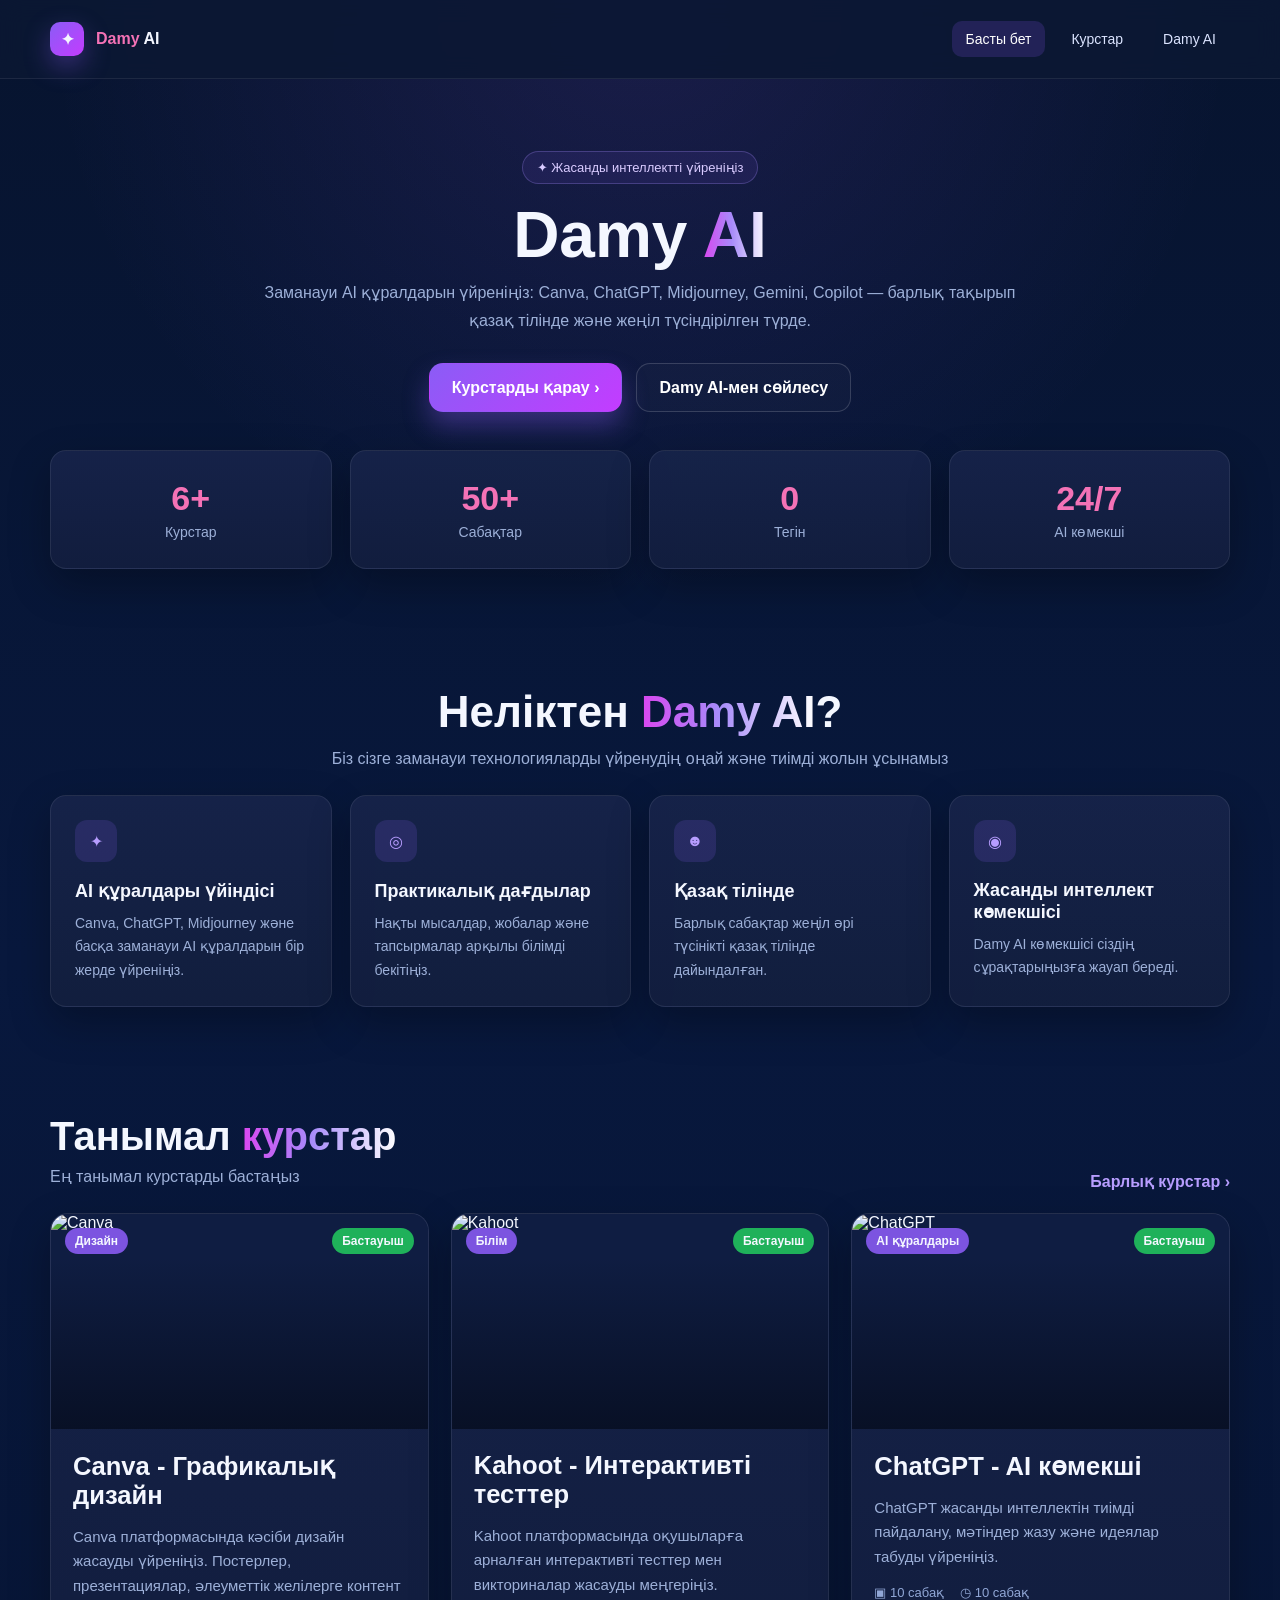
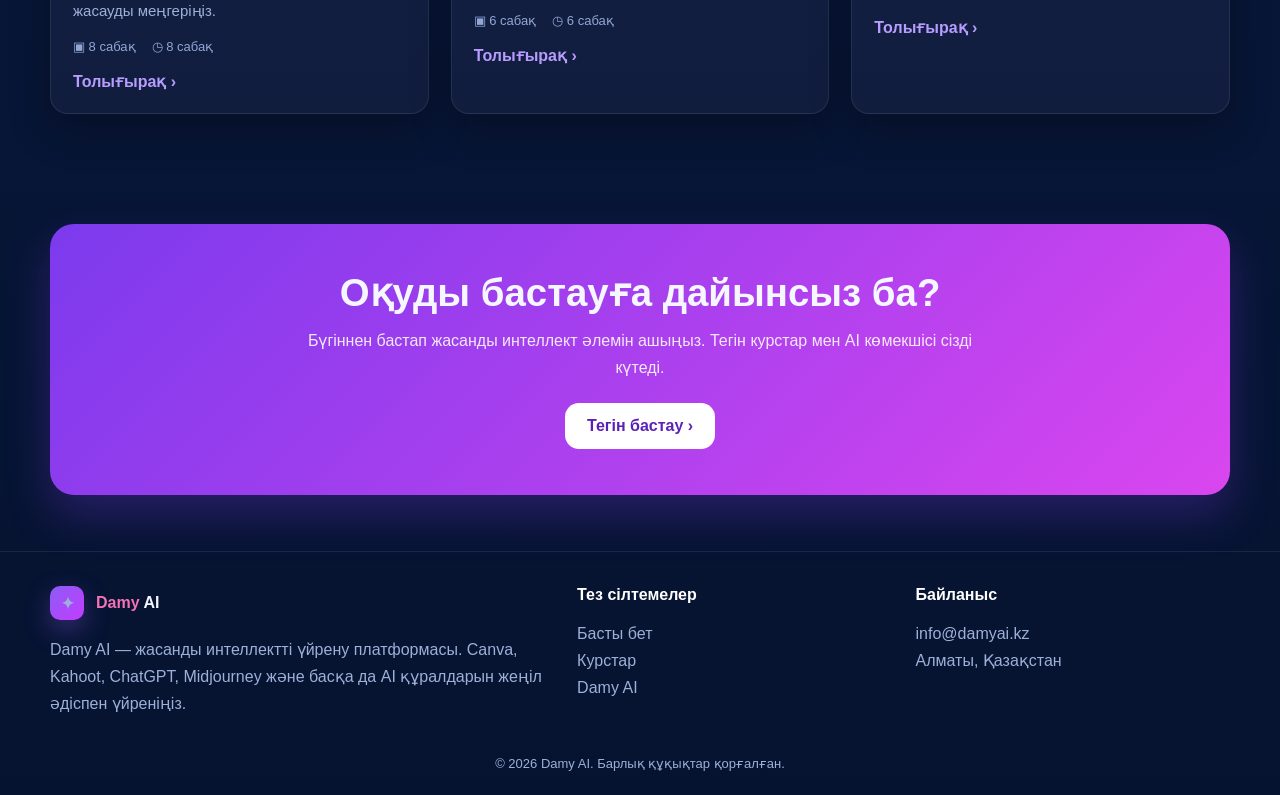
==== index.html @ 4792d0f8 "Add files via upload" ====
<!doctype html>
<html lang="kk">
<head>
  <meta charset="UTF-8">
  <meta name="viewport" content="width=device-width, initial-scale=1.0">
  <title>Damy AI</title>
  <link rel="stylesheet" href="styles.css">
</head>
<body>
  <div class="page">
    <header class="navbar">
      <div class="container row">
        <a class="brand" href="index.html">
          <div class="brand-badge">✦</div>
          <div><span class="brand-name">Damy</span> <span>AI</span></div>
        </a>
        <nav class="nav-links">
          <a class="nav-link active" href="index.html">Басты бет</a>
          <a class="nav-link" href="courses.html">Курстар</a>
          <a class="nav-link" href="assistant.html">Damy AI</a>
        </nav>
      </div>
    </header>

    <main>
      <section class="hero container">
        <div class="eyebrow">✦ Жасанды интеллектті үйреніңіз</div>
        <h1>Damy <span class="gradient-text">AI</span></h1>
        <p>Заманауи AI құралдарын үйреніңіз: Canva, ChatGPT, Midjourney, Gemini, Copilot — барлық тақырып қазақ тілінде және жеңіл түсіндірілген түрде.</p>
        <div class="hero-actions">
          <a class="btn btn-primary" href="courses.html">Курстарды қарау ›</a>
          <a class="btn btn-secondary" href="assistant.html">Damy AI-мен сөйлесу</a>
        </div>

        <div class="stats">
          <div class="stat-card"><div class="stat-number">6+</div><div class="stat-label">Курстар</div></div>
          <div class="stat-card"><div class="stat-number">50+</div><div class="stat-label">Сабақтар</div></div>
          <div class="stat-card"><div class="stat-number">0</div><div class="stat-label">Тегін</div></div>
          <div class="stat-card"><div class="stat-number">24/7</div><div class="stat-label">AI көмекші</div></div>
        </div>
      </section>

      <section class="section container">
        <div class="section-head" style="justify-content:center;text-align:center;display:block;">
          <h2 class="section-title" style="font-size:44px">Неліктен <span class="gradient-text">Damy AI</span>?</h2>
          <p class="section-subtitle">Біз сізге заманауи технологияларды үйренудің оңай және тиімді жолын ұсынамыз</p>
        </div>
        <div class="grid-4">
          <div class="feature-card"><div class="icon-box">✦</div><h3>AI құралдары үйіндісі</h3><p>Canva, ChatGPT, Midjourney және басқа заманауи AI құралдарын бір жерде үйреніңіз.</p></div>
          <div class="feature-card"><div class="icon-box">◎</div><h3>Практикалық дағдылар</h3><p>Нақты мысалдар, жобалар және тапсырмалар арқылы білімді бекітіңіз.</p></div>
          <div class="feature-card"><div class="icon-box">☻</div><h3>Қазақ тілінде</h3><p>Барлық сабақтар жеңіл әрі түсінікті қазақ тілінде дайындалған.</p></div>
          <div class="feature-card"><div class="icon-box">◉</div><h3>Жасанды интеллект көмекшісі</h3><p>Damy AI көмекшісі сіздің сұрақтарыңызға жауап береді.</p></div>
        </div>
      </section>

      <section class="section container">
        <div class="section-head">
          <div>
            <h2 class="section-title" style="font-size:40px;margin:0 0 6px">Танымал <span class="gradient-text">курстар</span></h2>
            <p class="section-subtitle" style="margin:0">Ең танымал курстарды бастаңыз</p>
          </div>
          <a class="link-more" href="courses.html">Барлық курстар ›</a>
        </div>

        <div class="course-grid">
          <a class="card" href="canva.html">
            <div class="card-media">
              <img src="https://images.unsplash.com/photo-1611162618071-b39a2ec055fb?auto=format&fit=crop&w=1200&q=80" alt="Canva">
              <div class="card-overlay"></div>
              <div class="badges"><span class="badge">Дизайн</span><span class="badge green">Бастауыш</span></div>
            </div>
            <div class="card-body">
              <h3>Canva - Графикалық дизайн</h3>
              <p>Canva платформасында кәсіби дизайн жасауды үйреніңіз. Постерлер, презентациялар, әлеуметтік желілерге контент жасауды меңгеріңіз.</p>
              <div class="meta"><span>▣ 8 сабақ</span><span>◷ 8 сабақ</span></div>
              <div class="card-link">Толығырақ ›</div>
            </div>
          </a>

          <a class="card" href="courses.html#kahoot">
            <div class="card-media">
              <img src="https://images.unsplash.com/photo-1516321497487-e288fb19713f?auto=format&fit=crop&w=1200&q=80" alt="Kahoot">
              <div class="card-overlay"></div>
              <div class="badges"><span class="badge">Білім</span><span class="badge green">Бастауыш</span></div>
            </div>
            <div class="card-body">
              <h3>Kahoot - Интерактивті тесттер</h3>
              <p>Kahoot платформасында оқушыларға арналған интерактивті тесттер мен викториналар жасауды меңгеріңіз.</p>
              <div class="meta"><span>▣ 6 сабақ</span><span>◷ 6 сабақ</span></div>
              <div class="card-link">Толығырақ ›</div>
            </div>
          </a>

          <a class="card" href="courses.html#chatgpt">
            <div class="card-media">
              <img src="https://images.unsplash.com/photo-1677442136019-21780ecad995?auto=format&fit=crop&w=1200&q=80" alt="ChatGPT">
              <div class="card-overlay"></div>
              <div class="badges"><span class="badge">AI құралдары</span><span class="badge green">Бастауыш</span></div>
            </div>
            <div class="card-body">
              <h3>ChatGPT - AI көмекші</h3>
              <p>ChatGPT жасанды интеллектін тиімді пайдалану, мәтіндер жазу және идеялар табуды үйреніңіз.</p>
              <div class="meta"><span>▣ 10 сабақ</span><span>◷ 10 сабақ</span></div>
              <div class="card-link">Толығырақ ›</div>
            </div>
          </a>
        </div>
      </section>

      <section class="container">
        <div class="cta">
          <h2>Оқуды бастауға дайынсыз ба?</h2>
          <p>Бүгіннен бастап жасанды интеллект әлемін ашыңыз. Тегін курстар мен AI көмекшісі сізді күтеді.</p>
          <a class="btn btn-secondary" style="background:#fff;color:#5b21b6;border:0" href="courses.html">Тегін бастау ›</a>
        </div>
      </section>
    </main>

    <footer class="footer">
      <div class="container footer-grid">
        <div>
          <div class="brand" style="margin-bottom:12px"><div class="brand-badge">✦</div><div><span class="brand-name">Damy</span> <span>AI</span></div></div>
          <p>Damy AI — жасанды интеллектті үйрену платформасы. Canva, Kahoot, ChatGPT, Midjourney және басқа да AI құралдарын жеңіл әдіспен үйреніңіз.</p>
        </div>
        <div>
          <h4>Тез сілтемелер</h4>
          <p><a href="index.html">Басты бет</a><br><a href="courses.html">Курстар</a><br><a href="assistant.html">Damy AI</a></p>
        </div>
        <div>
          <h4>Байланыс</h4>
          <p>info@damyai.kz<br>Алматы, Қазақстан</p>
        </div>
      </div>
      <div class="container copyright">© 2026 Damy AI. Барлық құқықтар қорғалған.</div>
    </footer>
  </div>
  <script src="script.js"></script>
</body>
</html>
---- styles.css ----
:root {
  --bg: #071737;
  --bg-2: #0d1f45;
  --panel: rgba(20, 33, 67, 0.92);
  --panel-2: rgba(24, 40, 77, 0.96);
  --line: rgba(255,255,255,0.08);
  --text: #f4f7ff;
  --muted: #9db0d8;
  --purple: #8b5cf6;
  --purple-2: #c33cff;
  --green: #22c55e;
  --yellow: #facc15;
  --chip: #1a2850;
  --shadow: 0 16px 40px rgba(0,0,0,0.28);
  --radius: 18px;
}

* { box-sizing: border-box; }
html { scroll-behavior: smooth; }
body {
  margin: 0;
  font-family: Inter, Arial, sans-serif;
  color: var(--text);
  background:
    radial-gradient(circle at top center, rgba(163, 91, 255, 0.12), transparent 24%),
    linear-gradient(180deg, #07142f 0%, #08183d 40%, #061330 100%);
}
a { color: inherit; text-decoration: none; }
img { max-width: 100%; display: block; }
.container { width: min(1180px, calc(100% - 48px)); margin: 0 auto; }
.page { min-height: 100vh; }

.navbar {
  position: sticky; top: 0; z-index: 20;
  background: rgba(12, 24, 52, 0.9);
  backdrop-filter: blur(12px);
  border-bottom: 1px solid var(--line);
}
.navbar .row {
  display: flex; align-items: center; justify-content: space-between;
  min-height: 78px;
}
.brand { display: flex; align-items: center; gap: 12px; font-weight: 800; }
.brand-badge {
  width: 34px; height: 34px; border-radius: 10px;
  display: grid; place-items: center;
  background: linear-gradient(135deg, var(--purple), var(--purple-2));
  box-shadow: 0 10px 26px rgba(139,92,246,.35);
}
.brand-name { color: #f472b6; }
.brand span:last-child { color: #f3f6ff; }
.nav-links { display: flex; gap: 12px; }
.nav-link {
  padding: 10px 14px; border-radius: 10px; color: #dbe4ff; font-size: 14px;
}
.nav-link.active, .nav-link:hover {
  background: rgba(139, 92, 246, .18); color: #fff;
}

.hero { padding: 72px 0 48px; text-align: center; }
.eyebrow {
  display: inline-flex; align-items: center; gap: 8px;
  padding: 8px 14px; border: 1px solid rgba(167, 139, 250, .28);
  border-radius: 999px; color: #d9cbff; font-size: 13px;
  background: rgba(139, 92, 246, .10);
}
.hero h1, .section-title {
  margin: 18px 0 10px;
  line-height: 1.05;
  font-size: clamp(38px, 5vw, 72px);
  font-weight: 900;
}
.gradient-text {
  background: linear-gradient(90deg, #d946ef 0%, #a78bfa 45%, #ffffff 100%);
  -webkit-background-clip: text; background-clip: text; color: transparent;
}
.hero p, .section-subtitle { color: var(--muted); max-width: 780px; margin: 0 auto; line-height: 1.75; }
.hero-actions {
  margin-top: 28px; display: flex; gap: 14px; justify-content: center; flex-wrap: wrap;
}
.btn {
  display: inline-flex; align-items: center; justify-content: center; gap: 10px;
  padding: 14px 22px; border-radius: 14px; font-weight: 700; border: 1px solid transparent;
  transition: .2s ease; cursor: pointer;
}
.btn-primary {
  background: linear-gradient(135deg, #8b5cf6 0%, #c33cff 100%);
  color: white; box-shadow: 0 14px 26px rgba(139, 92, 246, .34);
}
.btn-primary:hover { transform: translateY(-1px); filter: brightness(1.05); }
.btn-secondary {
  background: rgba(255,255,255,.02); border-color: rgba(255,255,255,.16); color: #fff;
}
.btn-secondary:hover { background: rgba(255,255,255,.05); }

.stats {
  display: grid; grid-template-columns: repeat(4, 1fr); gap: 18px; margin-top: 38px;
}
.stat-card, .feature-card, .card, .panel, .lesson-card, .test-card, .chat-shell, .content-card {
  background: linear-gradient(180deg, rgba(22, 35, 73, 0.96), rgba(18, 30, 62, 0.96));
  border: 1px solid var(--line); box-shadow: var(--shadow);
}
.stat-card {
  border-radius: 16px; padding: 28px 18px; text-align: center;
}
.stat-number { font-size: 34px; font-weight: 800; color: #f472b6; }
.stat-label { margin-top: 6px; color: var(--muted); font-size: 14px; }

.section { padding: 54px 0; }
.grid-4 { display: grid; grid-template-columns: repeat(4, 1fr); gap: 18px; }
.feature-card {
  border-radius: 16px; padding: 24px; min-height: 180px;
}
.icon-box {
  width: 42px; height: 42px; border-radius: 12px; background: rgba(139, 92, 246, .16);
  display: grid; place-items: center; color: #b79dff; margin-bottom: 18px;
}
.feature-card h3 { margin: 0 0 10px; font-size: 18px; }
.feature-card p { margin: 0; color: var(--muted); line-height: 1.65; font-size: 14px; }

.section-head { display: flex; justify-content: space-between; align-items: end; gap: 12px; margin-bottom: 22px; }
.link-more { color: #b79dff; font-weight: 600; }
.course-grid { display: grid; grid-template-columns: repeat(3, 1fr); gap: 22px; }
.card {
  border-radius: 18px; overflow: hidden;
}
.card-media { position: relative; height: 215px; background: #0f1d42; }
.card-media img { width: 100%; height: 100%; object-fit: cover; }
.card-overlay {
  position: absolute; inset: 0;
  background: linear-gradient(180deg, transparent 20%, rgba(7, 14, 33, .86) 100%);
}
.badges { position: absolute; top: 14px; left: 14px; right: 14px; display: flex; justify-content: space-between; gap: 10px; }
.badge {
  display: inline-flex; align-items: center; padding: 6px 10px; border-radius: 999px;
  background: rgba(139, 92, 246, .88); font-size: 12px; font-weight: 700;
}
.badge.green { background: rgba(34, 197, 94, .88); }
.badge.yellow { background: rgba(250, 204, 21, .85); color: #201500; }
.card-body { padding: 22px; }
.card h3 { margin: 0 0 12px; font-size: 30px; font-size: clamp(22px, 2vw, 31px); }
.card p { color: var(--muted); font-size: 15px; line-height: 1.65; min-height: 72px; }
.meta { display: flex; gap: 16px; color: #91a7d6; font-size: 13px; margin-top: 14px; }
.card-link { margin-top: 18px; display: inline-flex; gap: 8px; align-items: center; color: #b79dff; font-weight: 700; }

.cta {
  margin: 56px 0; border-radius: 24px; padding: 46px 32px; text-align: center;
  background: linear-gradient(135deg, #7c3aed, #d946ef); box-shadow: 0 20px 45px rgba(124,58,237,.28);
}
.cta h2 { font-size: clamp(28px, 3vw, 40px); margin: 0 0 12px; }
.cta p { max-width: 700px; margin: 0 auto 22px; line-height: 1.7; color: rgba(255,255,255,.88); }
.footer {
  border-top: 1px solid var(--line); padding: 34px 0 24px; color: var(--muted);
}
.footer-grid { display: grid; grid-template-columns: 1.6fr 1fr 1fr; gap: 24px; }
.footer h4 { color: white; margin: 0 0 14px; }
.footer p, .footer a { color: var(--muted); line-height: 1.7; }
.copyright { margin-top: 22px; font-size: 13px; text-align: center; }

.page-hero { padding: 60px 0 26px; text-align: center; }
.search-box {
  max-width: 520px; margin: 28px auto 16px; position: relative;
}
.search-box input {
  width: 100%; background: rgba(255,255,255,.02); border: 1px solid var(--line);
  color: white; padding: 18px 18px 18px 50px; border-radius: 16px; outline: none;
}
.search-box .icon {
  position: absolute; left: 17px; top: 50%; transform: translateY(-50%); color: #88a0d1;
}
.filters { display: flex; justify-content: center; gap: 10px; flex-wrap: wrap; margin: 16px 0 18px; }
.filter-btn {
  padding: 10px 16px; border-radius: 10px; background: rgba(255,255,255,.04); color: #c9d8ff;
  border: 1px solid rgba(255,255,255,.04); cursor: pointer; font-weight: 700;
}
.filter-btn.active { background: linear-gradient(135deg, #8b5cf6, #a855f7); color: white; }
.result-count { color: #9db0d8; text-align: center; margin-bottom: 24px; }

.chat-shell { border-radius: 20px; overflow: hidden; max-width: 980px; margin: 30px auto; }
.chat-top { padding: 16px 18px; border-bottom: 1px solid var(--line); display: flex; justify-content: space-between; }
.chat-body { display: grid; grid-template-columns: 70px 1fr; min-height: 360px; }
.chat-avatar-col { border-right: 1px solid var(--line); padding: 20px; }
.chat-main { padding: 20px; display: flex; flex-direction: column; gap: 18px; }
.message {
  max-width: 78%; padding: 20px 22px; border-radius: 18px; line-height: 1.8;
  color: #eef3ff; background: rgba(114, 142, 201, .22);
}
.chat-input {
  display: flex; gap: 10px; padding: 0 20px 20px;
}
.chat-input input {
  flex: 1; background: rgba(255,255,255,.02); border: 1px solid var(--line);
  border-radius: 14px; padding: 16px; color: white; outline: none;
}
.square-btn {
  width: 52px; height: 52px; border: none; border-radius: 14px; cursor: pointer;
  background: linear-gradient(135deg, #8b5cf6, #a855f7); color: white; font-size: 22px;
}
.mini-grid { display: grid; grid-template-columns: repeat(4, 1fr); gap: 18px; max-width: 1120px; margin: 0 auto; }
.mini-card { border-radius: 18px; padding: 24px; border: 1px solid var(--line); background: rgba(18, 31, 64, .92); }
.mini-card h4 { margin: 18px 0 12px; font-size: 22px; }
.mini-card ul { margin: 0; padding-left: 18px; color: var(--muted); line-height: 1.9; }

.course-header { padding: 46px 0 16px; }
.back-link { color: #b8c9f0; display: inline-flex; gap: 8px; align-items: center; margin-bottom: 30px; }
.course-top {
  display: grid; grid-template-columns: 360px 1fr; gap: 26px; align-items: center;
}
.course-cover { border-radius: 22px; overflow: hidden; height: 270px; border: 1px solid var(--line); }
.course-cover img { width: 100%; height: 100%; object-fit: cover; }
.pill-row { display: flex; gap: 10px; flex-wrap: wrap; margin-bottom: 12px; }
.pill { padding: 6px 12px; border-radius: 999px; font-size: 12px; font-weight: 800; }
.pill.purple { background: rgba(139, 92, 246, .9); }
.pill.green { background: rgba(34, 197, 94, .88); }
.course-title { font-size: clamp(32px, 4vw, 58px); margin: 0 0 14px; }
.course-desc { color: var(--muted); line-height: 1.8; max-width: 720px; }
.course-list-wrap { margin: 34px 0 60px; }
.panel { border-radius: 22px; overflow: hidden; }
.panel-head { padding: 20px 22px; border-bottom: 1px solid var(--line); }
.panel-head h2 { margin: 0 0 6px; font-size: 30px; }
.lesson-list { list-style: none; margin: 0; padding: 0; }
.lesson-row {
  display: grid; grid-template-columns: 56px 1fr auto auto;
  gap: 16px; align-items: center; padding: 22px; border-top: 1px solid var(--line);
}
.lesson-row:first-child { border-top: 0; }
.lesson-number {
  width: 34px; height: 34px; border-radius: 999px; display: grid; place-items: center;
  background: rgba(129, 140, 248, .16); color: #cfe0ff; font-weight: 800;
}
.lesson-title { font-size: 22px; font-weight: 700; }
.lesson-subtitle { color: var(--muted); margin-top: 6px; }
.lesson-time { color: #9db0d8; }
.play-chip { color: #ad8bff; font-size: 20px; }
.lesson-row:hover { background: rgba(255,255,255,.02); }

.lesson-layout { padding: 36px 0 60px; }
.lesson-grid { display: grid; grid-template-columns: 1.6fr .9fr; gap: 22px; align-items: start; }
.video-card, .sidebar-card, .lesson-card, .test-card, .content-card {
  border-radius: 18px; overflow: hidden; border: 1px solid var(--line); background: linear-gradient(180deg, rgba(22,35,73,.97), rgba(18,30,62,.97));
}
.video-frame {
  position: relative; aspect-ratio: 16/9; overflow: hidden; background: #101f49;
}
.video-frame img { width: 100%; height: 100%; object-fit: cover; }
.youtube-btn {
  position: absolute; left: 50%; top: 50%; transform: translate(-50%, -50%);
  width: 72px; height: 50px; border-radius: 14px; background: #ff0000; display: grid; place-items: center;
  font-size: 24px; box-shadow: 0 12px 30px rgba(0,0,0,.35);
}
.lesson-card, .content-card, .test-card { padding: 24px; }
.lesson-card h2, .content-card h3, .test-card h3 { margin: 0 0 14px; font-size: 34px; }
.lesson-card p, .content-card p, .test-card p, .content-card li { color: #d8e3ff; line-height: 1.8; }
.sidebar-card { padding: 18px; position: sticky; top: 100px; }
.sidebar-card h3 { margin: 0 0 16px; font-size: 18px; }
.sidebar-list { list-style: none; margin: 0; padding: 0; display: flex; flex-direction: column; gap: 8px; }
.sidebar-list a {
  display: block; padding: 14px; border-radius: 14px; color: #d4e0ff; border: 1px solid transparent;
}
.sidebar-list a.active { background: rgba(139, 92, 246, .22); border-color: rgba(139, 92, 246, .28); }
.sidebar-list small { display: block; margin-top: 5px; color: #90a6d5; }
.nav-bottom { display: flex; justify-content: space-between; gap: 12px; margin-top: 18px; }
.question { margin: 18px 0; padding: 16px; border-radius: 14px; background: rgba(255,255,255,.03); }
.question h4 { margin: 0 0 12px; font-size: 18px; }
.option { display: block; margin: 10px 0; color: #dbe6ff; }
.test-result {
  margin-top: 16px; padding: 14px 16px; border-radius: 14px; display: none; font-weight: 700;
}
.test-result.show { display: block; }
.success { background: rgba(34, 197, 94, .18); color: #caffdb; border: 1px solid rgba(34, 197, 94, .32); }
.warning { background: rgba(250, 204, 21, .14); color: #ffefb0; border: 1px solid rgba(250, 204, 21, .22); }

@media (max-width: 1100px) {
  .grid-4, .mini-grid { grid-template-columns: repeat(2, 1fr); }
  .course-grid { grid-template-columns: repeat(2, 1fr); }
  .lesson-grid { grid-template-columns: 1fr; }
  .sidebar-card { position: static; }
}

@media (max-width: 860px) {
  .stats, .footer-grid, .course-top, .course-grid { grid-template-columns: 1fr; }
  .grid-4, .mini-grid { grid-template-columns: 1fr; }
  .chat-body { grid-template-columns: 1fr; }
  .chat-avatar-col { display: none; }
  .course-cover { height: 220px; }
  .lesson-row { grid-template-columns: 44px 1fr; }
  .lesson-time, .play-chip { display: none; }
  .navbar .row { flex-direction: column; gap: 10px; padding: 12px 0; }
}
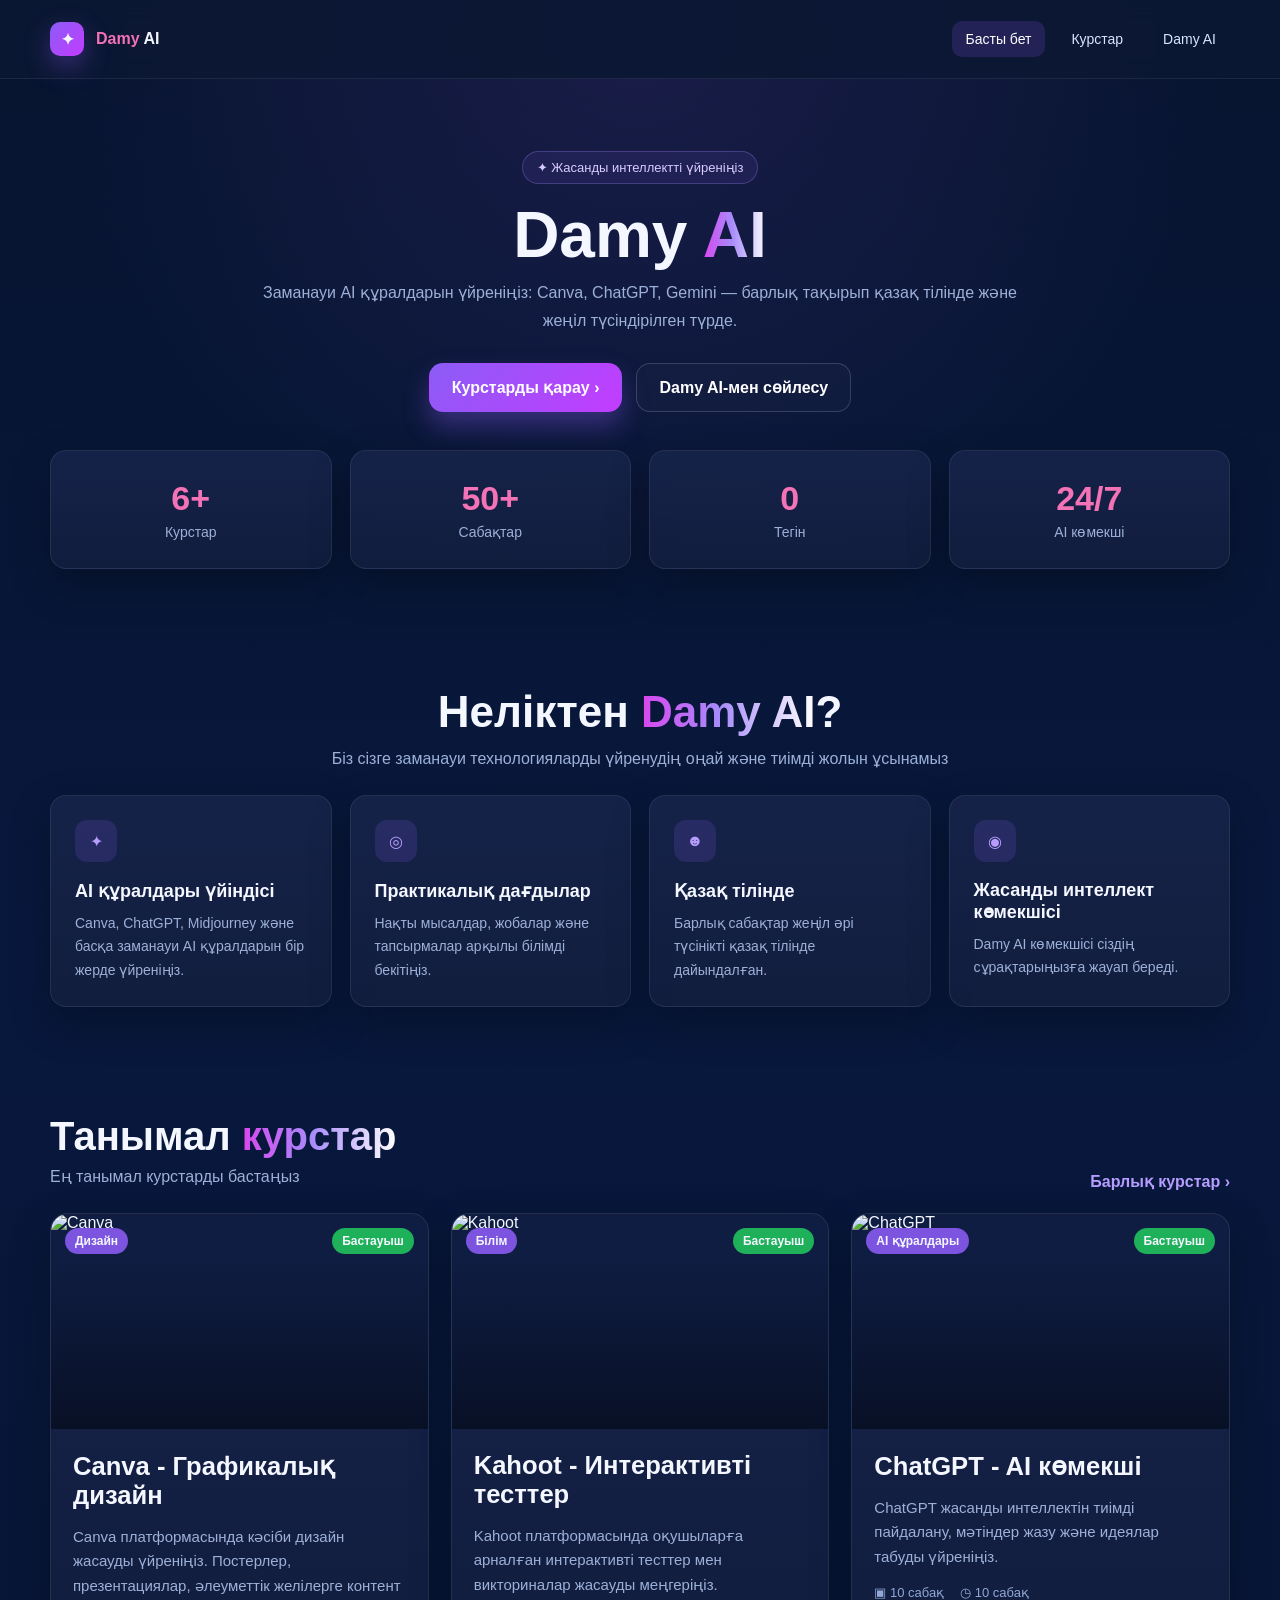
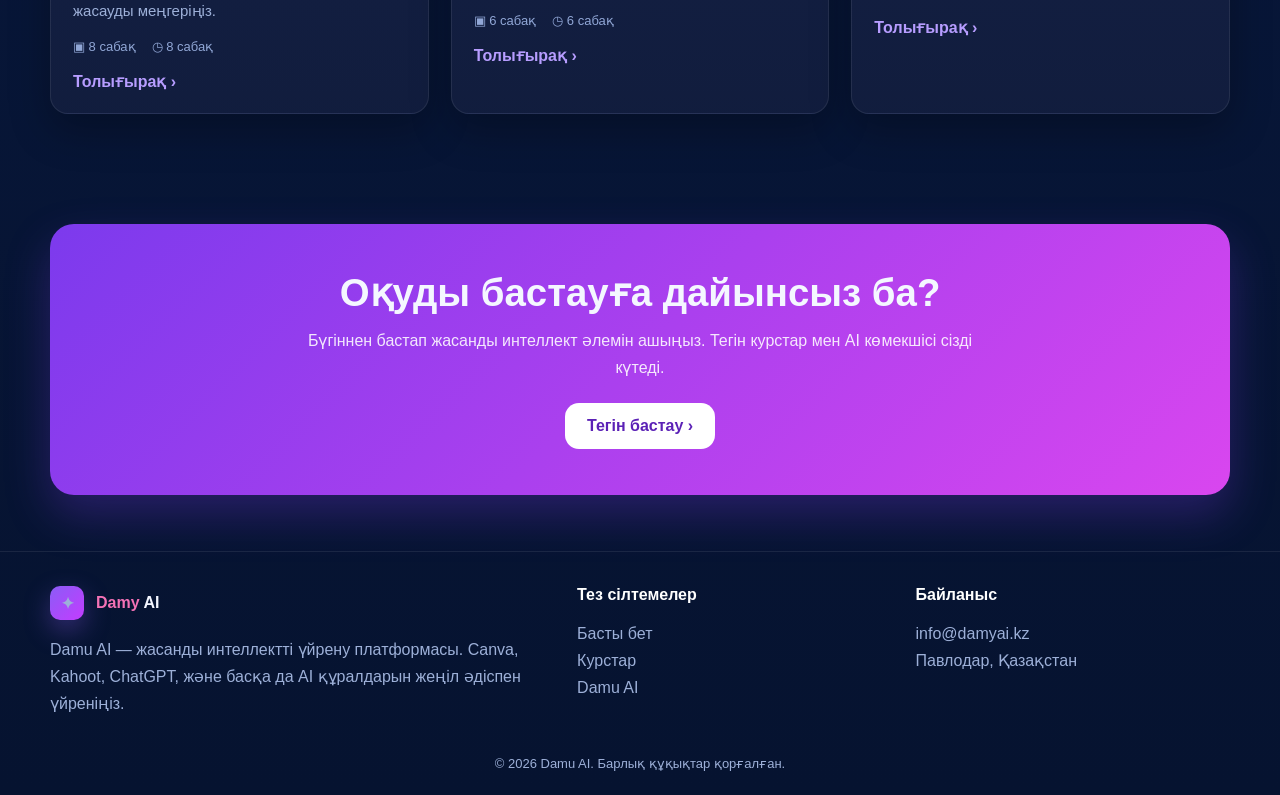
==== commit b5f79008: "Update index.html" ====
--- a/index.html
+++ b/index.html
@@ -26,7 +26,7 @@
       <section class="hero container">
         <div class="eyebrow">✦ Жасанды интеллектті үйреніңіз</div>
         <h1>Damy <span class="gradient-text">AI</span></h1>
-        <p>Заманауи AI құралдарын үйреніңіз: Canva, ChatGPT, Midjourney, Gemini, Copilot — барлық тақырып қазақ тілінде және жеңіл түсіндірілген түрде.</p>
+        <p>Заманауи AI құралдарын үйреніңіз: Canva, ChatGPT, Gemini — барлық тақырып қазақ тілінде және жеңіл түсіндірілген түрде.</p>
         <div class="hero-actions">
           <a class="btn btn-primary" href="courses.html">Курстарды қарау ›</a>
           <a class="btn btn-secondary" href="assistant.html">Damy AI-мен сөйлесу</a>
@@ -120,18 +120,18 @@
       <div class="container footer-grid">
         <div>
           <div class="brand" style="margin-bottom:12px"><div class="brand-badge">✦</div><div><span class="brand-name">Damy</span> <span>AI</span></div></div>
-          <p>Damy AI — жасанды интеллектті үйрену платформасы. Canva, Kahoot, ChatGPT, Midjourney және басқа да AI құралдарын жеңіл әдіспен үйреніңіз.</p>
+          <p>Damu AI — жасанды интеллектті үйрену платформасы. Canva, Kahoot, ChatGPT, және басқа да AI құралдарын жеңіл әдіспен үйреніңіз.</p>
         </div>
         <div>
           <h4>Тез сілтемелер</h4>
-          <p><a href="index.html">Басты бет</a><br><a href="courses.html">Курстар</a><br><a href="assistant.html">Damy AI</a></p>
+          <p><a href="index.html">Басты бет</a><br><a href="courses.html">Курстар</a><br><a href="assistant.html">Damu AI</a></p>
         </div>
         <div>
           <h4>Байланыс</h4>
-          <p>info@damyai.kz<br>Алматы, Қазақстан</p>
+          <p>info@damyai.kz<br>Павлодар, Қазақстан</p>
         </div>
       </div>
-      <div class="container copyright">© 2026 Damy AI. Барлық құқықтар қорғалған.</div>
+      <div class="container copyright">© 2026 Damu AI. Барлық құқықтар қорғалған.</div>
     </footer>
   </div>
   <script src="script.js"></script>
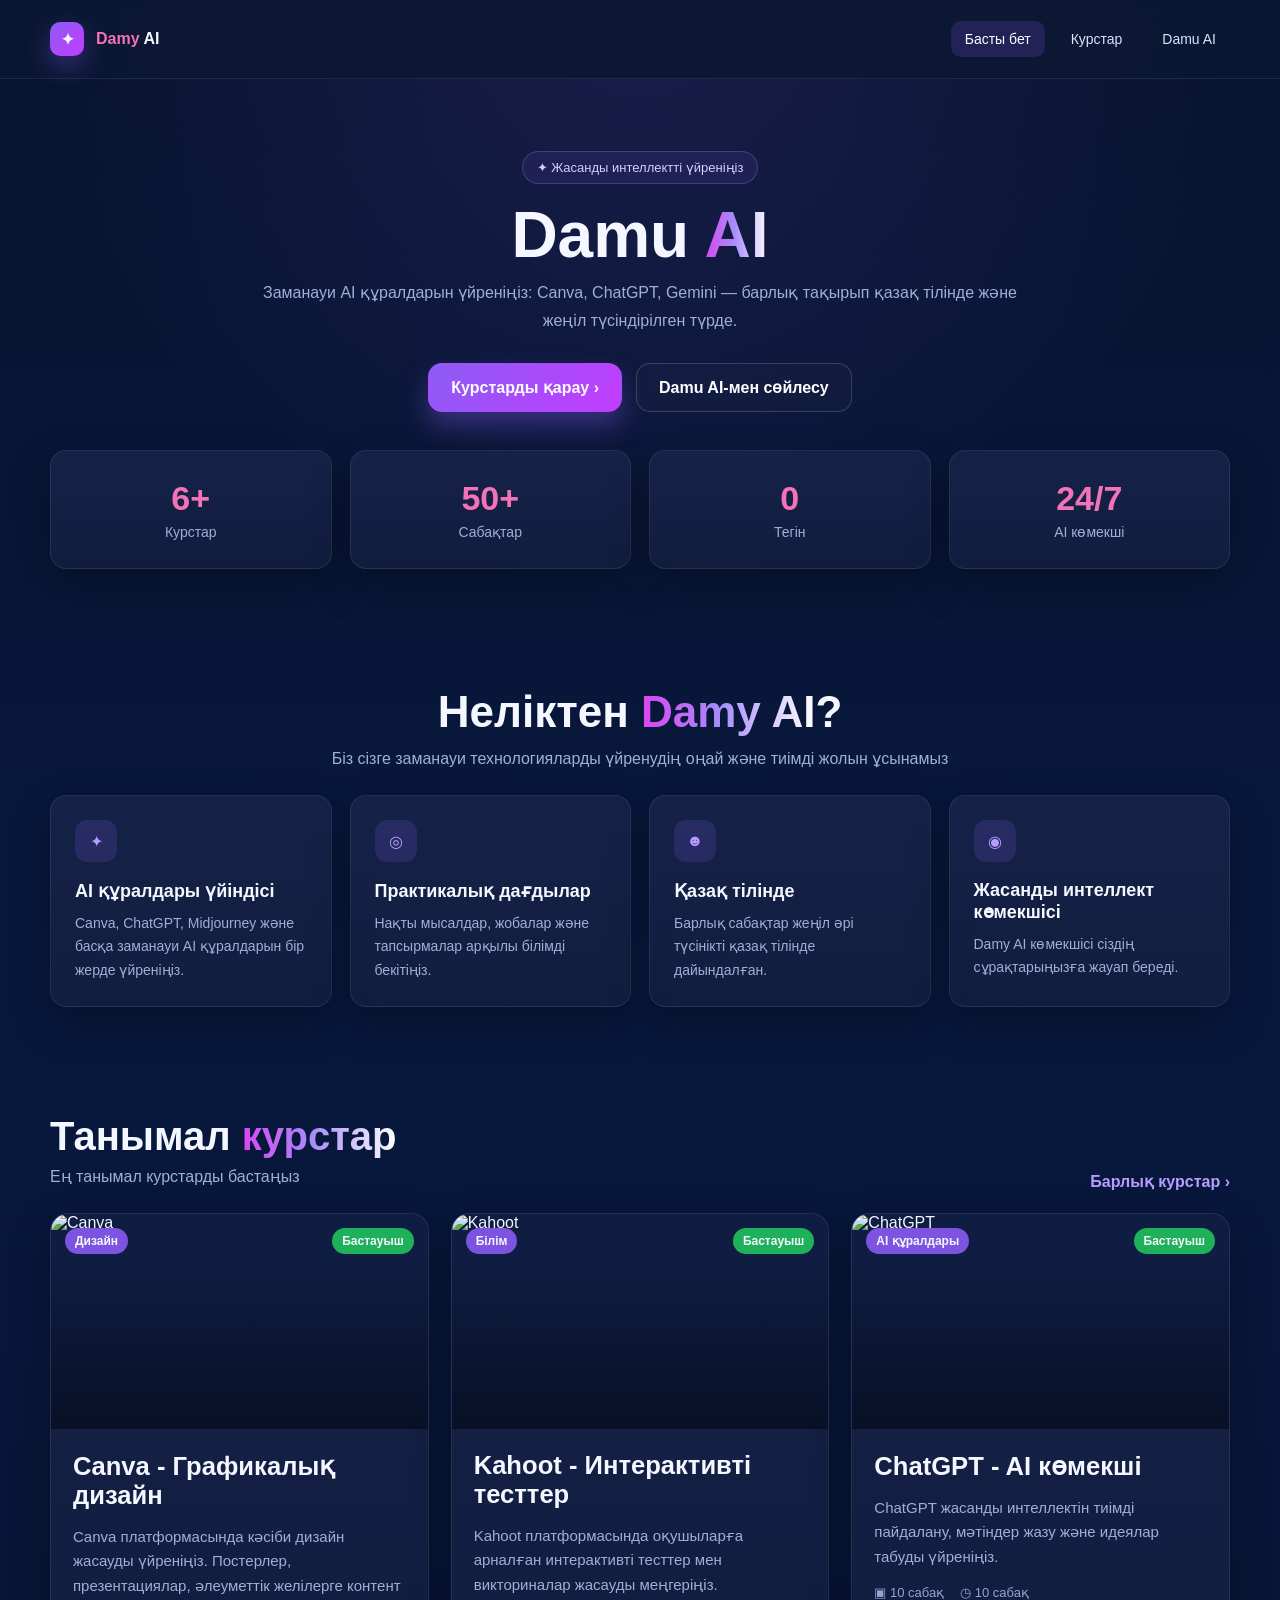
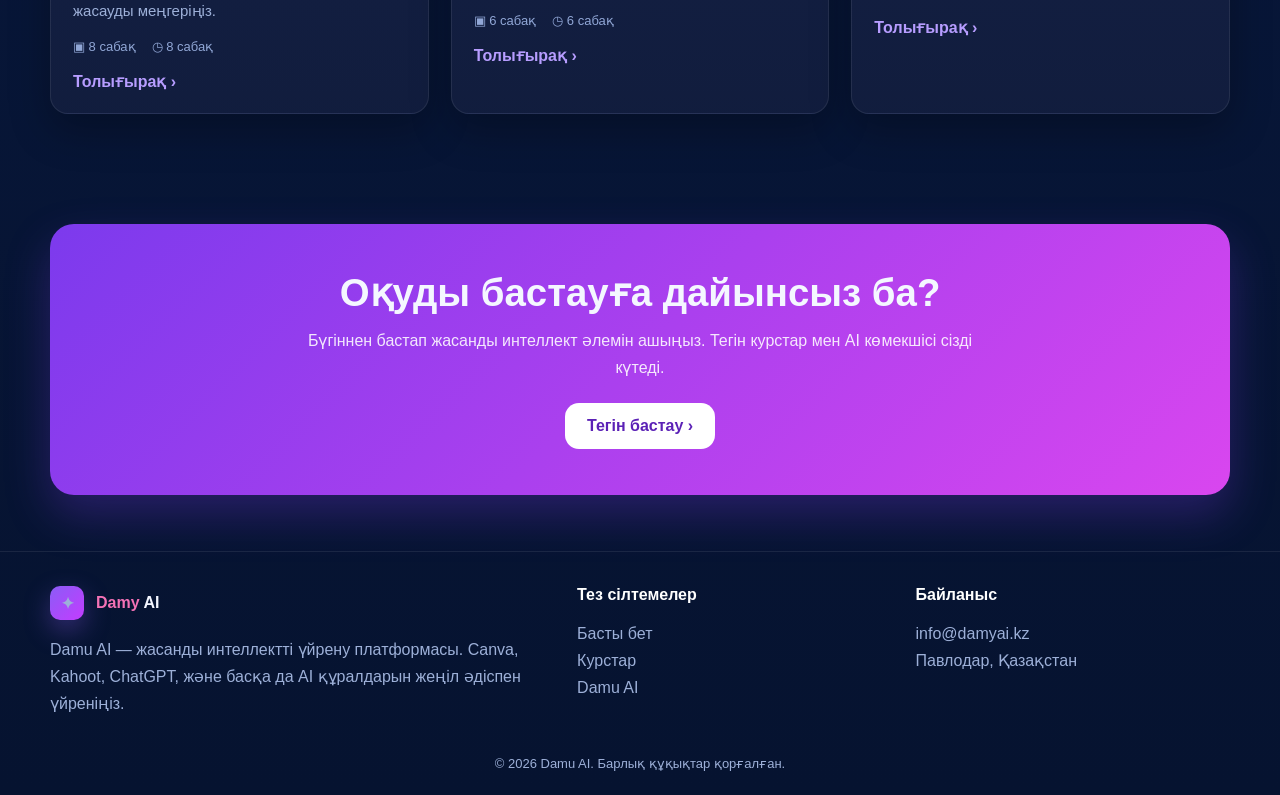
==== commit 4acce80b: "Update index.html" ====
--- a/index.html
+++ b/index.html
@@ -3,7 +3,7 @@
 <head>
   <meta charset="UTF-8">
   <meta name="viewport" content="width=device-width, initial-scale=1.0">
-  <title>Damy AI</title>
+  <title>Damu AI</title>
   <link rel="stylesheet" href="styles.css">
 </head>
 <body>
@@ -17,7 +17,7 @@
         <nav class="nav-links">
           <a class="nav-link active" href="index.html">Басты бет</a>
           <a class="nav-link" href="courses.html">Курстар</a>
-          <a class="nav-link" href="assistant.html">Damy AI</a>
+          <a class="nav-link" href="assistant.html">Damu AI</a>
         </nav>
       </div>
     </header>
@@ -25,11 +25,11 @@
     <main>
       <section class="hero container">
         <div class="eyebrow">✦ Жасанды интеллектті үйреніңіз</div>
-        <h1>Damy <span class="gradient-text">AI</span></h1>
+        <h1>Damu <span class="gradient-text">AI</span></h1>
         <p>Заманауи AI құралдарын үйреніңіз: Canva, ChatGPT, Gemini — барлық тақырып қазақ тілінде және жеңіл түсіндірілген түрде.</p>
         <div class="hero-actions">
           <a class="btn btn-primary" href="courses.html">Курстарды қарау ›</a>
-          <a class="btn btn-secondary" href="assistant.html">Damy AI-мен сөйлесу</a>
+          <a class="btn btn-secondary" href="assistant.html">Damu AI-мен сөйлесу</a>
         </div>
 
         <div class="stats">
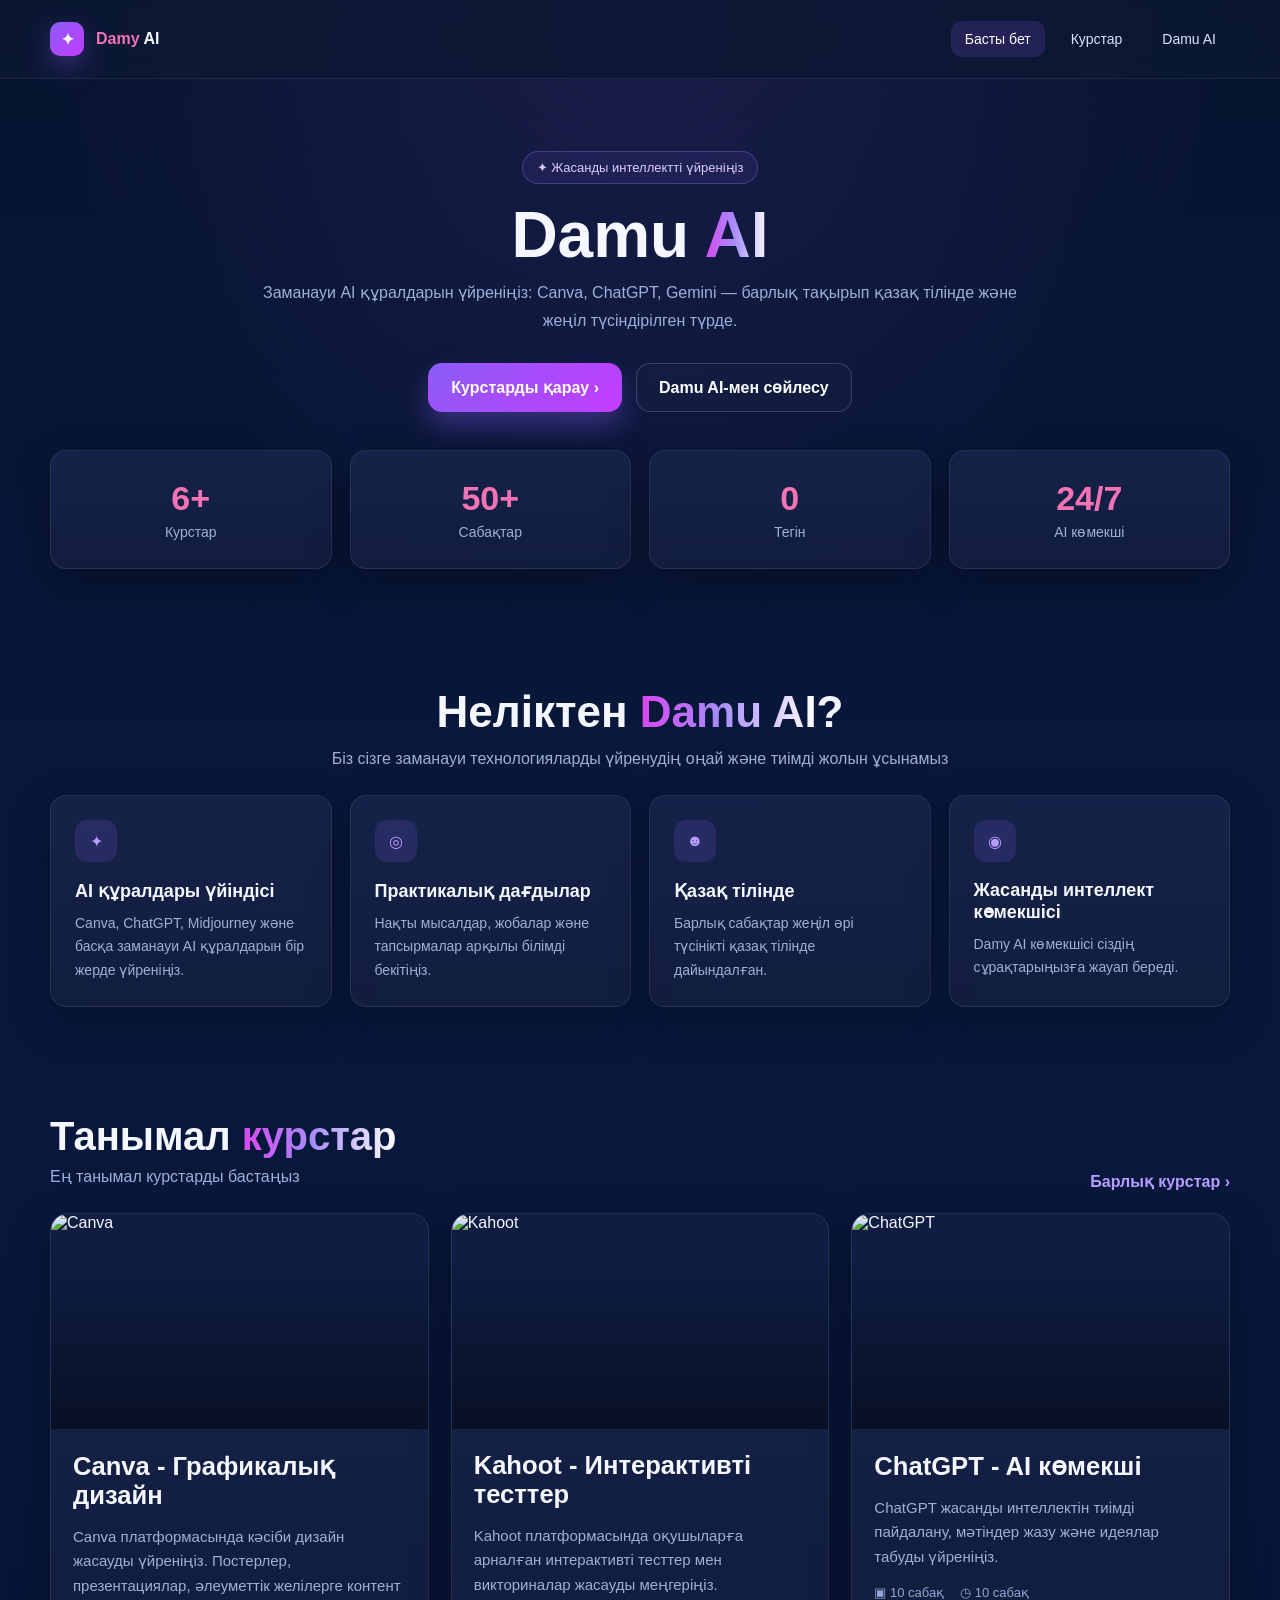
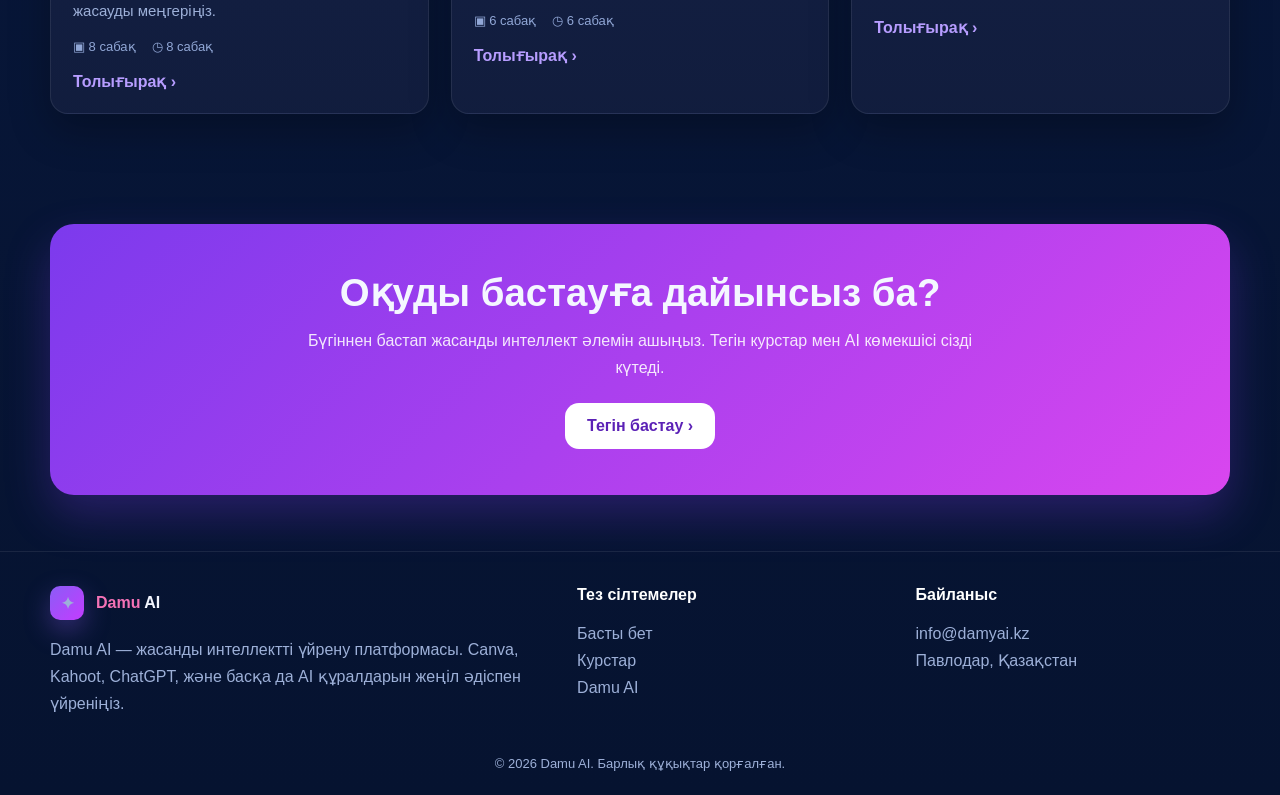
==== commit 2e5351af: "Update index.html" ====
--- a/index.html
+++ b/index.html
@@ -42,7 +42,7 @@
 
       <section class="section container">
         <div class="section-head" style="justify-content:center;text-align:center;display:block;">
-          <h2 class="section-title" style="font-size:44px">Неліктен <span class="gradient-text">Damy AI</span>?</h2>
+          <h2 class="section-title" style="font-size:44px">Неліктен <span class="gradient-text">Damu AI</span>?</h2>
           <p class="section-subtitle">Біз сізге заманауи технологияларды үйренудің оңай және тиімді жолын ұсынамыз</p>
         </div>
         <div class="grid-4">
@@ -67,7 +67,6 @@
             <div class="card-media">
               <img src="https://images.unsplash.com/photo-1611162618071-b39a2ec055fb?auto=format&fit=crop&w=1200&q=80" alt="Canva">
               <div class="card-overlay"></div>
-              <div class="badges"><span class="badge">Дизайн</span><span class="badge green">Бастауыш</span></div>
             </div>
             <div class="card-body">
               <h3>Canva - Графикалық дизайн</h3>
@@ -81,7 +80,6 @@
             <div class="card-media">
               <img src="https://images.unsplash.com/photo-1516321497487-e288fb19713f?auto=format&fit=crop&w=1200&q=80" alt="Kahoot">
               <div class="card-overlay"></div>
-              <div class="badges"><span class="badge">Білім</span><span class="badge green">Бастауыш</span></div>
             </div>
             <div class="card-body">
               <h3>Kahoot - Интерактивті тесттер</h3>
@@ -95,7 +93,6 @@
             <div class="card-media">
               <img src="https://images.unsplash.com/photo-1677442136019-21780ecad995?auto=format&fit=crop&w=1200&q=80" alt="ChatGPT">
               <div class="card-overlay"></div>
-              <div class="badges"><span class="badge">AI құралдары</span><span class="badge green">Бастауыш</span></div>
             </div>
             <div class="card-body">
               <h3>ChatGPT - AI көмекші</h3>
@@ -119,7 +116,7 @@
     <footer class="footer">
       <div class="container footer-grid">
         <div>
-          <div class="brand" style="margin-bottom:12px"><div class="brand-badge">✦</div><div><span class="brand-name">Damy</span> <span>AI</span></div></div>
+          <div class="brand" style="margin-bottom:12px"><div class="brand-badge">✦</div><div><span class="brand-name">Damu</span> <span>AI</span></div></div>
           <p>Damu AI — жасанды интеллектті үйрену платформасы. Canva, Kahoot, ChatGPT, және басқа да AI құралдарын жеңіл әдіспен үйреніңіз.</p>
         </div>
         <div>
